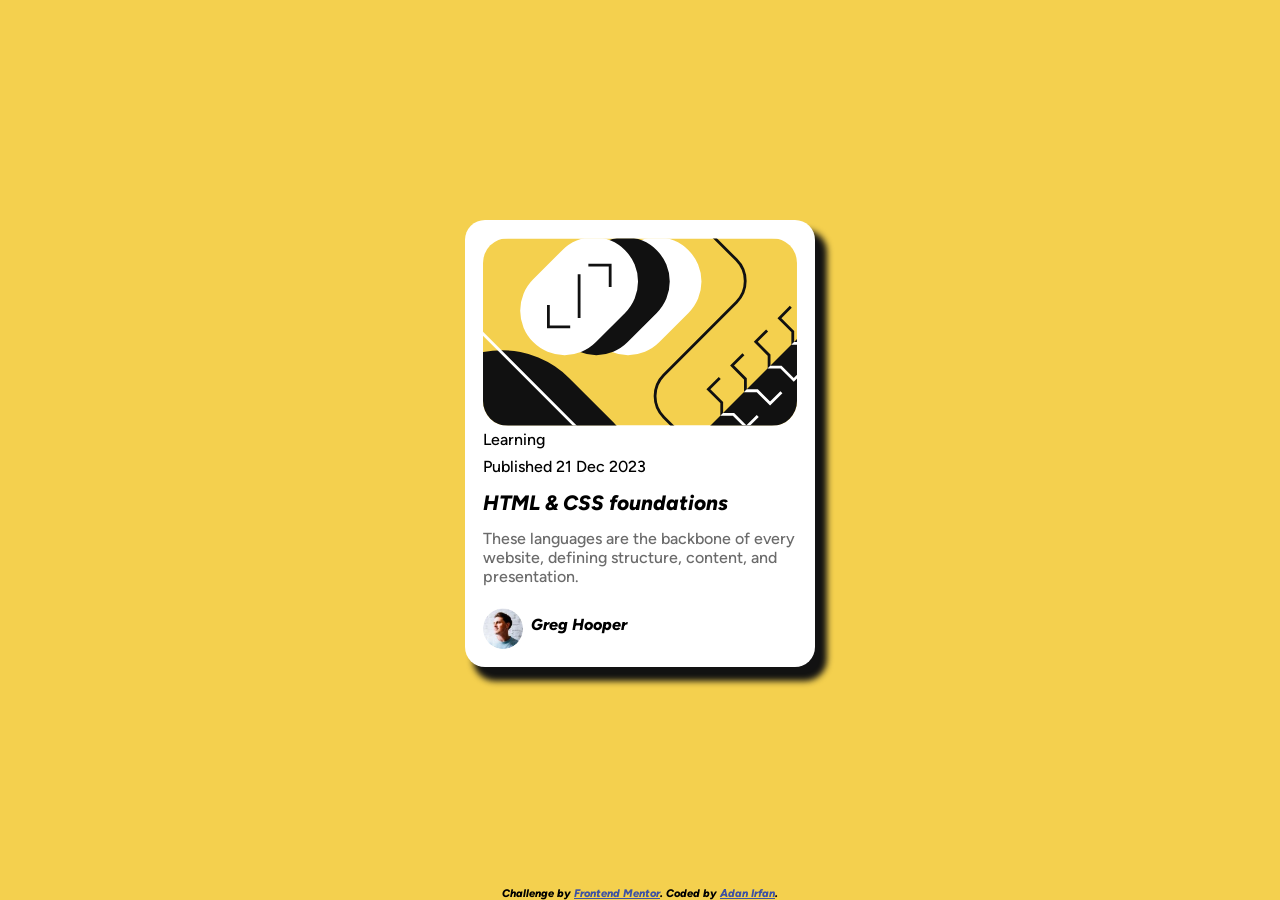
==== newbie/blog-preview-card/index.html @ 2c4b9cfe "Complete blog preview card with simple html & css" ====
<!doctype html>
<html lang="en">
  <head>
    <meta charset="UTF-8" />
    <meta name="viewport" content="width=device-width, initial-scale=1.0" />
    <!-- displays site properly based on user's device -->

    <link
      rel="icon"
      type="image/png"
      sizes="32x32"
      href="./assets/images/favicon-32x32.png"
    />

    <title>Frontend Mentor | Blog preview card</title>
    <link rel="stylesheet" href="styles.css" />
    <!-- Feel free to remove these styles or customise in your own stylesheet 👍 -->
    <style>
      .attribution {
        font-size: 0.6875rem;
        text-align: center;
      }
      .attribution a {
        color: hsl(228, 45%, 44%);
      }
    </style>
  </head>
  <body>
    <main class="main-container">
      <div class="blog-card">
        <img src="assets/images/illustration-article.svg" alt="" />
        <p>Learning</p>
        <p>Published 21 Dec 2023</p>
        <h1>HTML & CSS foundations</h1>
        <p>
          These languages are the backbone of every website, defining structure,
          content, and presentation.
        </p>
        <div class="profile">
          <img
            src="assets/images/image-avatar.webp"
            alt="profile picture avatar"
          />
          <p>Greg Hooper</p>
        </div>
      </div>
    </main>

    <footer class="attribution">
      Challenge by
      <a href="https://www.frontendmentor.io?ref=challenge">Frontend Mentor</a>.
      Coded by <a href="https://github.com/AdanIrfan">Adan Irfan</a>.
    </footer>
  </body>
</html>
---- newbie/blog-preview-card/styles.css ----
@font-face {
  font-family: figtree;
  src: url("assets/fonts/Figtree-Italic-VariableFont_wght.ttf")
    format("truetype");
  font-weight: 800;
}

@font-face {
  font-family: figtreeItalic;
  src: url("assets/fonts/Figtree-VariableFont_wght.ttf") format("truetype");
  font-weight: 500;
  font-type: italic;
}
* {
  box-sizing: border-box;
}

body {
  font-family: "figtree", cursive;
  margin: 0px;
  min-height: 100vh;
  background-color: hsl(47, 88%, 63%);
  display: flex;
  flex-direction: column;
}

.main-container {
  flex: 1;
  display: flex;
  justify-content: center;
  align-items: center;
}

.blog-card {
  background-color: white;
  box-shadow: 10px 12px 6px 2px hsl(0, 0%, 7%);
  border-radius: 20px;
  max-width: 350px;
  padding: 18px;
}

.blog-card img {
  width: 100%;
  border-radius: 25px;
}

.blog-card p.type {
  display: inline-block;
  padding: 8px 16px;
  margin: 16px 0px;
  border-radius: 10px;
  background-color: hsl(47, 88%, 63%);
}

.blog-card p {
  font-family: "figtreeItalic";
  margin: 0px 0px 8px;
}

.blog-card h1 {
  font-size: 1.3rem;
}

.blog-card h1 + p {
  color: hsl(0, 0%, 42%);
}

.profile {
  display: flex;
  justify-content: flex-start;
  align-items: center;
  gap: 8px;
  margin: 22px 0px 0px;
}

.profile img {
  max-width: 40px;
  height: auto;
}

.profile p {
  font-family: "figtree", cursive;
}
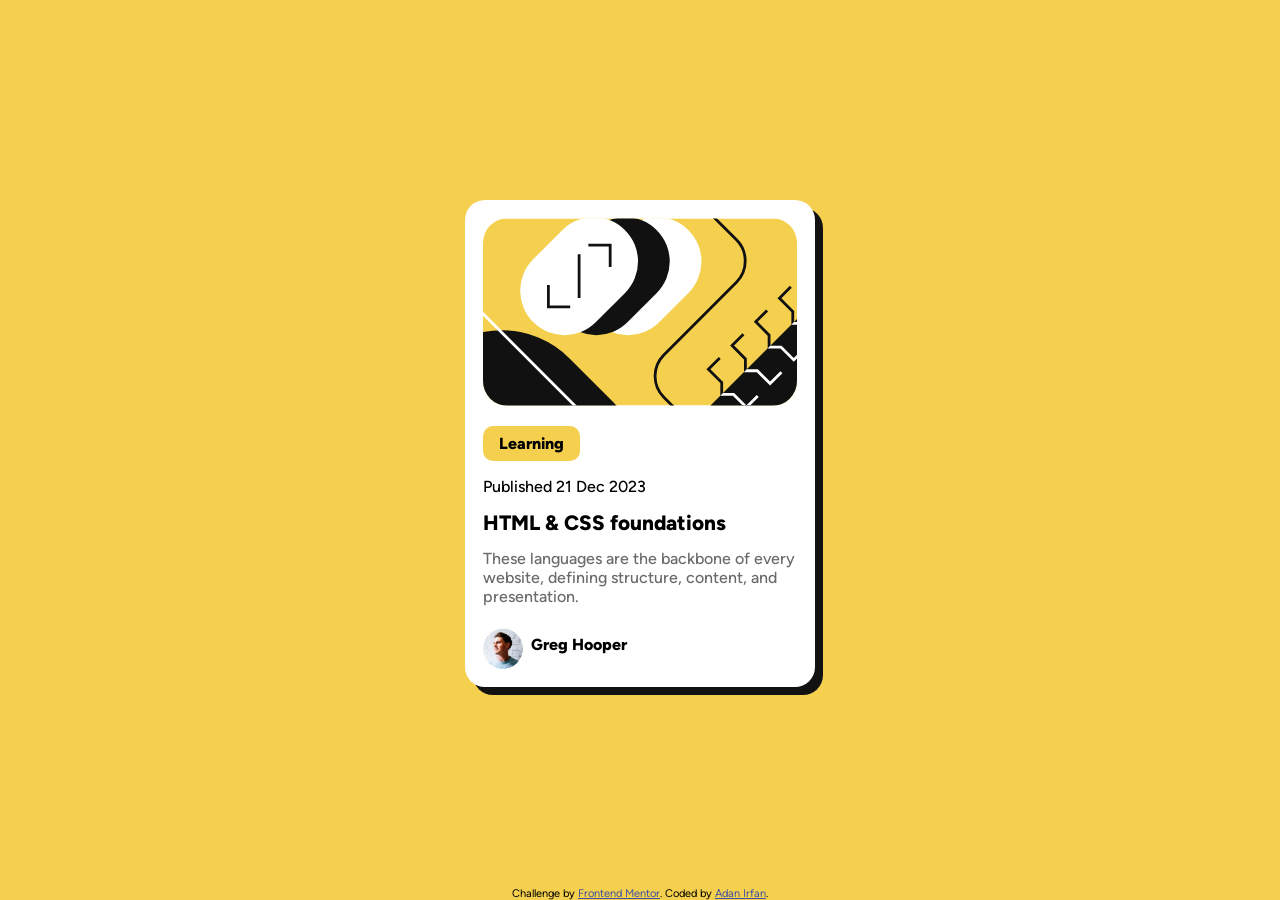
==== commit e26adfa0: "correct CSS font declarations and blog card styling" ====
--- a/newbie/blog-preview-card/index.html
+++ b/newbie/blog-preview-card/index.html
@@ -15,21 +15,12 @@
     <title>Frontend Mentor | Blog preview card</title>
     <link rel="stylesheet" href="styles.css" />
     <!-- Feel free to remove these styles or customise in your own stylesheet 👍 -->
-    <style>
-      .attribution {
-        font-size: 0.6875rem;
-        text-align: center;
-      }
-      .attribution a {
-        color: hsl(228, 45%, 44%);
-      }
-    </style>
   </head>
   <body>
     <main class="main-container">
       <div class="blog-card">
         <img src="assets/images/illustration-article.svg" alt="" />
-        <p>Learning</p>
+        <p class="type">Learning</p>
         <p>Published 21 Dec 2023</p>
         <h1>HTML & CSS foundations</h1>
         <p>
@@ -37,10 +28,7 @@
           content, and presentation.
         </p>
         <div class="profile">
-          <img
-            src="assets/images/image-avatar.webp"
-            alt="profile picture avatar"
-          />
+          <img src="assets/images/image-avatar.webp" alt="" />
           <p>Greg Hooper</p>
         </div>
       </div>
--- a/newbie/blog-preview-card/styles.css
+++ b/newbie/blog-preview-card/styles.css
@@ -1,22 +1,24 @@
 @font-face {
-  font-family: figtree;
+  font-family: Figtree;
   src: url("assets/fonts/Figtree-Italic-VariableFont_wght.ttf")
     format("truetype");
-  font-weight: 800;
+  font-weight: 300 900;
+  font-style: italic;
 }
 
 @font-face {
-  font-family: figtreeItalic;
+  font-family: Figtree;
   src: url("assets/fonts/Figtree-VariableFont_wght.ttf") format("truetype");
-  font-weight: 500;
-  font-type: italic;
+  font-weight: 300 900;
+  font-style: normal;
 }
+
 * {
   box-sizing: border-box;
 }
 
 body {
-  font-family: "figtree", cursive;
+  font-family: "Figtree", sans-serif;
   margin: 0px;
   min-height: 100vh;
   background-color: hsl(47, 88%, 63%);
@@ -33,7 +35,7 @@
 
 .blog-card {
   background-color: white;
-  box-shadow: 10px 12px 6px 2px hsl(0, 0%, 7%);
+  box-shadow: 8px 8px 0 hsl(0, 0%, 7%);
   border-radius: 20px;
   max-width: 350px;
   padding: 18px;
@@ -50,15 +52,17 @@
   margin: 16px 0px;
   border-radius: 10px;
   background-color: hsl(47, 88%, 63%);
+  font-weight: 800;
 }
 
 .blog-card p {
-  font-family: "figtreeItalic";
+  font-weight: 500;
   margin: 0px 0px 8px;
 }
 
 .blog-card h1 {
   font-size: 1.3rem;
+  font-weight: 800;
 }
 
 .blog-card h1 + p {
@@ -79,5 +83,17 @@
 }
 
 .profile p {
-  font-family: "figtree", cursive;
+  font-weight: 800;
 }
+
+h1:hover {
+  color: hsl(47, 88%, 63%);
+}
+
+.attribution {
+  font-size: 0.6875rem;
+  text-align: center;
+}
+.attribution a {
+  color: hsl(228, 45%, 44%);
+}
